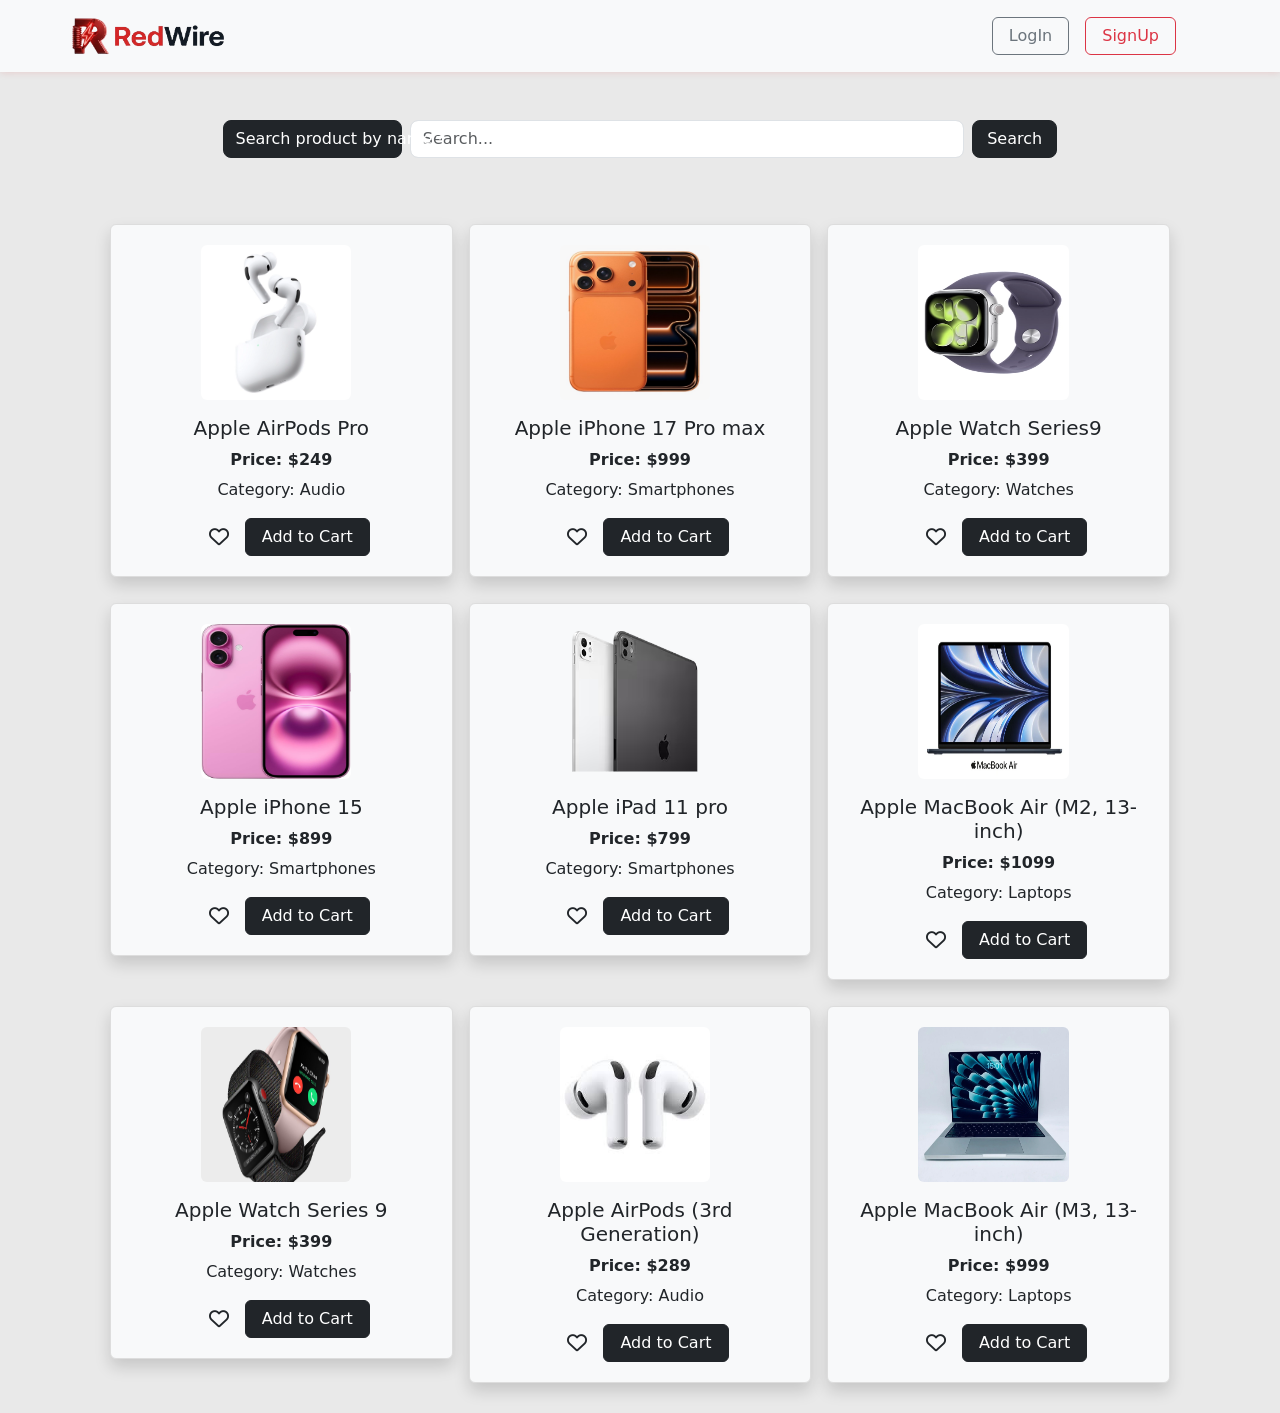
==== index.html @ 5c61ff25 "ll" ====
<!doctype html>
<html lang="en">
  <head>
    <meta charset="UTF-8" />
    <meta name="viewport" content="width=device-width, initial-scale=1.0" />
    <!-- <link rel="stylesheet" href="css/all.css" /> -->
    <title>home</title>

    <link
      href="https://cdn.jsdelivr.net/npm/bootstrap@5.3.3/dist/css/bootstrap.min.css"
      rel="stylesheet"
    />
    <!-- <link rel="stylesheet" href="css/custom.css"> -->
    <link
      rel="stylesheet"
      href="https://cdnjs.cloudflare.com/ajax/libs/font-awesome/6.4.0/css/all.min.css"
    />
    <link rel="stylesheet" href="css/style.css" />
  </head>
  <body>
    <header class= "bg-light px-5 shadow-sm header">
      <nav class="navbar navbar-expand-sm container-fluid">
        <a class="navbar-brand" href="index.html">
           <img
            src="images-proj-4/Gemini_Generated_Image_5unazm5unazm5una-removebg-preview.png"
            alt="Avatar Logo"
            style="width: 200px; "
            class="rounded-pill"
          />
        </a>

        <ul class="navbar-nav d-flex fs-4 ms-auto px-5 loglinks">
          <li class="nav-item">
            <a class="btn btn-outline-secondary mx-2 px-3" href="login.html"
              >LogIn</a
            >
          </li>
          <li class="nav-item">
            <a class="btn btn-outline-danger mx-2 px-3" href="register.html">SignUp</a>
          </li>
        </ul>

        <ul class="navbar-nav d-flex justify-content-center align-items-cente ms-auto px-5 d-none" id="user-info">
          <li class="nav-item">
            <a class="nav-link mx-2 px-2 fs-5" href="#" id="user"></a>
          </li>

          <li class="shopping-cart">
            <i class="fas fa-shopping-cart text-dark fs-4 px-3 w-100"
              ><span class="badgee"></span></i
            >

            <div
              class="carts-products bg-light rounded text-center border border-secondary "
            >
              <div class="cart-content"></div>
              <!-- <hr class="line"> -->
              <a class="view-products border-top pt-2 fs-6 w-100" href="carts.html"
                >View All Products</a
              >
            </div>
          </li>

          <li class="nav-item">
            <a class="btn btn-outline-danger m-2 mx-3 px-3" href="#" id="outbtn">Logout</a>
          </li>
        </ul>
      </nav>
    </header>

    <section>
      <div class="container mt-5">
        <div class="row justify-content-center align-items-center g-2">
          <div class="col-2">
            <div class="dropdown">
              <button
                id="dropdown-search"
                type="button"
                class="btn btn-dark dropdown-toggle w-100 fs-6 rounded-3"
                data-bs-toggle="dropdown"
              >
                Search by prodect name
              </button>
              <ul class="dropdown-menu w-100">
                <li>
                  <a
                    class="dropdown-item dropdown-ops name-op"
                    href="#"
                    id="dropdown-op1"
                    >search by prodect name</a
                  >
                </li>
                <li>
                  <a
                    class="dropdown-item dropdown-ops category-op"
                    href="#"
                    id="dropdown-op2"
                    >search by category</a
                  >
                </li>
              </ul>
            </div>
          </div>

          <div class="col-6">
            <input class="form-control rounded-3" type="text" placeholder="Search..." id="search" />
          </div>

          <div class="col-1 d-flex justify-content-center">
            <button class="btn btn-dark w-100 rounded-3">Search</button>
          </div>
        </div>
      </div>
    </section>

    <section>
      <div class="container">
        <div class="row g-3 allproducts ">

          <div class="col-md-4 col-sm-6">
            <div class="product-item rounded text-center shadow-sm p-3">
              <img
                class="img-fluid mb-2 rounded"
                src=   "images-proj-4/2025_Q4_Dec_Mobile_BAU_W53_PLP_Left_Tile_MacBook_Air_v17777.jpg"
                alt=""
              />

              <div class="product-item-content my-2 fs-6">
                <h5>iphone 17 pro max</h5>
                <p price="70000">Price: $70000</p>
                <p class="sp">Category : phones</p>
              </div>

              <div
                class="product-item-action d-flex justify-content-center align-items-center"
              >
                <i class="far fa-heart mx-3 fs-5"></i>
                <button class="btn btn-primary add-to-cart px-3">
                  Add to cart
                </button>
              </div>
            </div>
          </div>

           
        
        </div>
      </div>
    </section>

     

   

   

    <!-- <script src="js/products.js"></script> -->
    <script src="js/script.js"></script>
    <script src="https://cdn.jsdelivr.net/npm/bootstrap@5.3.3/dist/js/bootstrap.bundle.min.js"></script>
  </body>
</html>
---- css/style.css ----
body{
    margin: 0 !important;
    position: relative;
    background-color: #e9e9e9 !important;
}

.links li a{
    text-decoration: none !important;
}
.userlinks{
    display: none ;
}
.shopping-cart i{
    position: relative;
    margin-top: 15px;
     cursor: pointer;
}
#user{
    margin-top: 5px !important;
}
.badgee{
  position: absolute;
  background-color: rgb(242, 63, 63);
  color: #fff;
  width: 18px;
  height: 18px;
  border-radius: 50%;
  font-size: 12px !important;
  text-align: center;
  padding-top: 2px;
  display: block;
  top: -15px;
  right: 10px;
  display: none;
}
.dropdown-item:hover,
.dropdown-item:focus {
  background-color: #212529;
  background-color: #6c757d;
  color: white;
}
.allproducts{
  width: 100%;
  margin: 30px 0 ;
  padding: 20px;
  display:flex ;
  justify-content: flex-start;
    gap: 20;
  flex-wrap: wrap;
}
.product-item{
  width: 100%;
  padding: 20px;
  border: 1px solid #ddd;
  margin-bottom: 10px;
 transition: 0.25s ease;
}

.product-item:hover {
    transform: translateY(-6px);
    box-shadow: 
      0 8px 16px rgba(0, 0, 0, 0.15) ,
      0 0 8px rgba(205, 1, 1, 0.15) !important;
}
.product-item img{
  width: 50%;
  height: 155px;
  margin-right: 10px;
  border-radius: 5px ;
}
.sp{
  margin-top: -10px !important;
}
.fa-heart{
    cursor: pointer;
}
.carts-products a{
  display: block;
  width: 150px;
  text-decoration: none;
  padding: 5px;
  color: black;
  text-align: center;
  margin: auto;
}
 
.view-products{
    padding-top: 0px !important;
}
.carts-products{
  transform: translate(10px,15px);
  font-size: 18px ;
    position: absolute;
    top: 60px;
    right: 20px;
    width: 200px;
    background: white;
    border-radius: 10px;
    box-shadow: 0 5px 15px rgba(0,0,0,0.2);
    padding: 10px;
    display: none;
    z-index: 1000;
}

.cart-content{
    max-height: 300px;
    overflow-y: auto;
}

.add-to-cart-div{
  width: 150px;
  height:auto;
  min-height: 50px;
    background: #f8f9fa;
    padding:8px 8p;
    border-radius: 8px;
    margin-bottom: 5px;
    display: flex;
    flex-direction: column;
    font-size: 14px;
    justify-content: space-between;
    align-items: center;
}

.add-to-cart-div span{
    margin-bottom: 3px;
}

.add-to-cart-div button{
    width: 30px;
    height: 30px;
    margin: 2px;
}

.add-to-cart-div .buttons{
    display: flex;
    gap: 4px;
    margin-bottom: 10px;
}
.add-to-cart-div .buttons span{
  margin: 4px;
}

 
.cart-item {
    background: #fff;
    transition: 0.3s ease;
}

.cart-item:hover {
    transform: translateY(-4px);
    box-shadow: 0 8px 20px rgba(0,0,0,0.08);

}

.cart-img img {
    width: 120px;
    height: 120px;
    object-fit: contain;
}

.quantity-box {
    background: #f8f9fa;
    padding: 5px 12px;
    border-radius: 20px;
}

.quantity-box button {
    border-radius: 50%;
    width: 30px;
    height: 30px;
}
.price-total {
    background: #f8f9fa;
    border: 1px solid #dee2e6;
    box-shadow: 0 4px 15px rgba(0,0,0,0.05);
    transition: 0.3s ease;
}

.price-total:hover {
    transform: translateY(-2px);
    box-shadow: 0 8px 25px rgba(0,0,0,0.1);
}

.price-total h4 {
    font-size: 1.5rem;
}
.allfavproducts{
  display: flex;
  flex-wrap: nowrap;
  overflow-x: auto;
  height: 300px;
  gap: 15px;
}


.fav-item img{
  width: 100%;
  height: 160px;
  object-fit: contain;

}
.fav-item{
  transition: .2s ease ;
}
.fav-item:hover{
  transform: translateX(-3px);
  box-shadow: 0 8px 20px rgba(0,0,0,0.08);
  border: 1px rgb(211, 2, 2) solid;
  overflow-y: auto;

}
.line {
  width: 230px;
  height: 2px;
  margin-top: -5px !important;
  background-color: #dc3545; 
  transition: 0.3s ease;
}

 
.line-title:hover + .line , .line:hover{
  width: 280px;
}
.allfavproducts::-webkit-scrollbar{
  height: 6px;
}
.allfavproducts::-webkit-scrollbar-thumb{
  background-color: #ccc;
  border-radius: 10px;
}


.form-control:focus {
  border-color: #dc3545;
  box-shadow: 0 0 0 0.2rem rgba(220, 53, 69, 0.25);
}

.dropdown-item:hover {
  background-color: #212529;
  color: white;
}
 

.header{
  box-shadow:0 0 8px rgba(205, 1, 1, 0.15)!important;
}
body {
        background-color: #212529; /* Dark */
        height: 100vh;
    }

    .form-box {
        background: #f8f9fa;  
        padding: 40px;
        border-radius: 20px;
        box-shadow: 0 15px 35px rgba(220, 53, 69, 0.2);  
        width: 500px;
        position: relative;
        transition: transform 0.6s cubic-bezier(0.68, -0.55, 0.265, 1.55);
    }

    .btn-danger {
        background-color: #dc3545; 
        border: none;
        padding: 10px 30px;
        /* border-radius: 50px; */
        font-weight: bold;
    }

    .toggle-link {
        color: #dc3545;
        text-decoration: none;
        font-weight: bold;
        cursor: pointer;
    }
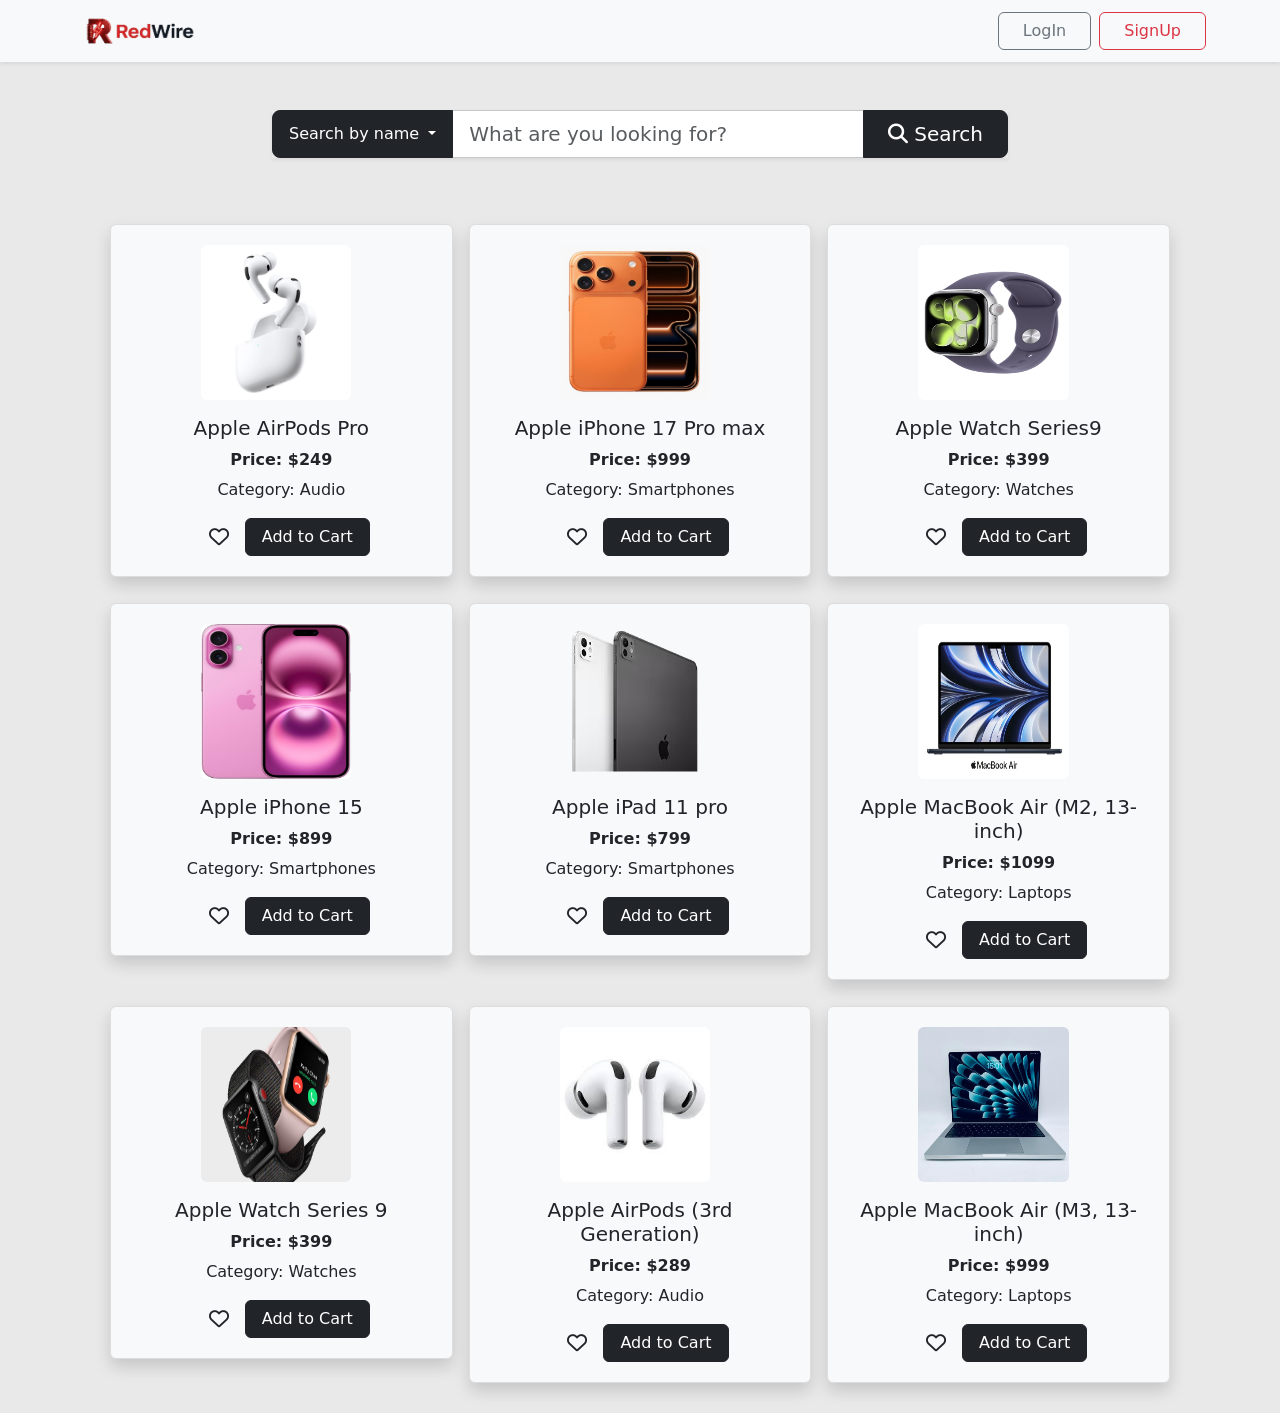
==== commit b95549bd: "Fix: responsive design, header layout, and search functionality" ====
--- a/index.html
+++ b/index.html
@@ -18,96 +18,136 @@
     <link rel="stylesheet" href="css/style.css" />
   </head>
   <body>
-    <header class= "bg-light px-5 shadow-sm header">
-      <nav class="navbar navbar-expand-sm container-fluid">
-        <a class="navbar-brand" href="index.html">
-           <img
+    <header class="bg-light shadow-sm sticky-top">
+      <nav class="navbar navbar-expand-lg navbar-light container py-2">
+        <a class="navbar-brand d-flex align-items-center" href="index.html">
+          <img
             src="images-proj-4/Gemini_Generated_Image_5unazm5unazm5una-removebg-preview.png"
-            alt="Avatar Logo"
-            style="width: 200px; "
-            class="rounded-pill"
+            alt="RedWire Logo"
+            style="max-width: 140px"
+            class="img-fluid"
           />
         </a>
 
-        <ul class="navbar-nav d-flex fs-4 ms-auto px-5 loglinks">
-          <li class="nav-item">
-            <a class="btn btn-outline-secondary mx-2 px-3" href="login.html"
-              >LogIn</a
+        <button
+          class="navbar-toggler"
+          type="button"
+          data-bs-toggle="collapse"
+          data-bs-target="#mainNavbar"
+          aria-controls="mainNavbar"
+          aria-expanded="false"
+          aria-label="Toggle navigation"
+        >
+          <span class="navbar-toggler-icon"></span>
+        </button>
+
+        <div class="collapse navbar-collapse" id="mainNavbar">
+          <ul
+            class="navbar-nav ms-auto align-items-center loglinks"
+            id="guest-links"
+          >
+            <li class="nav-item">
+              <a class="btn btn-outline-secondary m-1 px-4" href="login.html"
+                >LogIn</a
+              >
+            </li>
+            <li class="nav-item">
+              <a class="btn btn-outline-danger m-1 px-4" href="register.html"
+                >SignUp</a
+              >
+            </li>
+          </ul>
+
+          <ul
+            class="navbar-nav ms-auto d-flex align-items-center d-none"
+            id="user-info"
+          >
+            <li class="nav-item">
+              <span class="nav-link fs-5 text-dark fw-bold me-2" id="user"
+                >Hello, User</span
+              >
+            </li>
+
+            <li
+              class="nav-item shopping-cart-wrapper position-relative px-3 py-2"
             >
-          </li>
-          <li class="nav-item">
-            <a class="btn btn-outline-danger mx-2 px-3" href="register.html">SignUp</a>
-          </li>
-        </ul>
+              <a
+                href="#"
+                class="text-decoration-none text-dark position-relative"
+                id="cart-icon"
+              >
+                <i class="fas fa-shopping-cart fs-4"></i>
+                <span
+                  class="badgee position-absolute top-0 start-100 translate-middle badge rounded-pill bg-danger"
+                  style="font-size: 0.75rem"
+                >
+                  0
+                </span>
+              </a>
 
-        <ul class="navbar-nav d-flex justify-content-center align-items-cente ms-auto px-5 d-none" id="user-info">
-          <li class="nav-item">
-            <a class="nav-link mx-2 px-2 fs-5" href="#" id="user"></a>
-          </li>
+              <div
+                class="carts-products shadow-lg rounded border border-secondary-subtle bg-white p-3"
+              >
+                <div
+                  class="cart-content mb-3 text-center"
+                  style="max-height: 200px; overflow-y: auto"
+                >
+                  <p class="text-muted small">Your cart is empty</p>
+                </div>
+                <a class="btn btn-danger btn-sm w-100 py-2" href="carts.html"
+                  >View All Products</a
+                >
+              </div>
+            </li>
 
-          <li class="shopping-cart">
-            <i class="fas fa-shopping-cart text-dark fs-4 px-3 w-100"
-              ><span class="badgee"></span></i
-            >
-
-            <div
-              class="carts-products bg-light rounded text-center border border-secondary "
-            >
-              <div class="cart-content"></div>
-              <!-- <hr class="line"> -->
-              <a class="view-products border-top pt-2 fs-6 w-100" href="carts.html"
-                >View All Products</a
+            <li class="nav-item ms-lg-3">
+              <a
+                class="btn btn-sm btn-outline-danger px-3 mt-2 mt-lg-0"
+                href="#"
+                id="outbtn"
+                >Logout</a
               >
-            </div>
-          </li>
-
-          <li class="nav-item">
-            <a class="btn btn-outline-danger m-2 mx-3 px-3" href="#" id="outbtn">Logout</a>
-          </li>
-        </ul>
+            </li>
+          </ul>
+        </div>
       </nav>
     </header>
 
-    <section>
-      <div class="container mt-5">
-        <div class="row justify-content-center align-items-center g-2">
-          <div class="col-2">
-            <div class="dropdown">
-              <button
-                id="dropdown-search"
-                type="button"
-                class="btn btn-dark dropdown-toggle w-100 fs-6 rounded-3"
-                data-bs-toggle="dropdown"
-              >
-                Search by prodect name
-              </button>
-              <ul class="dropdown-menu w-100">
-                <li>
-                  <a
-                    class="dropdown-item dropdown-ops name-op"
-                    href="#"
-                    id="dropdown-op1"
-                    >search by prodect name</a
-                  >
-                </li>
-                <li>
-                  <a
-                    class="dropdown-item dropdown-ops category-op"
-                    href="#"
-                    id="dropdown-op2"
-                    >search by category</a
-                  >
-                </li>
-              </ul>
-            </div>
-          </div>
+    <section class="container mt-5">
+      <div class="row justify-content-center">
+        <div class="col-12 col-md-10 col-lg-8">
+          <div class="input-group input-group-lg shadow-sm">
+            <button
+              class="btn btn-dark dropdown-toggle rounded-start-3 fs-6"
+              type="button"
+              data-bs-toggle="dropdown"
+              id="dropdown-search"
+            >
+              Search by name
+            </button>
+            <ul class="dropdown-menu">
+              <li>
+                <a class="dropdown-item dropdown-ops name-op" href="#"
+                  >Search by name</a
+                >
+              </li>
+              <li>
+                <a class="dropdown-item dropdown-ops category-op" href="#"
+                  >Search by category</a
+                >
+              </li>
+            </ul>
 
-          <div class="col-6">
-            <input class="form-control rounded-3" type="text" placeholder="Search..." id="search" />
-          </div>
+            <input
+              type="text"
+              class="form-control border-secondary-subtle"
+              placeholder="What are you looking for?"
+              id="search"
+            />
 
-          <div class="col-1 d-flex justify-content-center">
-            <button class="btn btn-dark w-100 rounded-3">Search</button>
+            <button class="btn btn-dark rounded-end-3 px-4" type="button">
+              <i class="fas fa-search"></i> Search
+            </button>
           </div>
         </div>
       </div>
@@ -115,13 +155,12 @@
 
     <section>
       <div class="container">
-        <div class="row g-3 allproducts ">
-
-          <div class="col-md-4 col-sm-6">
+        <div class="row g-3 allproducts">
+          <div class="col-sm-1 col-md-6 col-lg-4">
             <div class="product-item rounded text-center shadow-sm p-3">
               <img
                 class="img-fluid mb-2 rounded"
-                src=   "images-proj-4/2025_Q4_Dec_Mobile_BAU_W53_PLP_Left_Tile_MacBook_Air_v17777.jpg"
+                src="images-proj-4/2025_Q4_Dec_Mobile_BAU_W53_PLP_Left_Tile_MacBook_Air_v17777.jpg"
                 alt=""
               />
 
@@ -141,18 +180,9 @@
               </div>
             </div>
           </div>
-
-           
-        
         </div>
       </div>
     </section>
-
-     
-
-   
-
-   
 
     <!-- <script src="js/products.js"></script> -->
     <script src="js/script.js"></script>
--- a/css/style.css
+++ b/css/style.css
@@ -19,19 +19,19 @@
     margin-top: 5px !important;
 }
 .badgee{
-  position: absolute;
+  /* position: absolute;
   background-color: rgb(242, 63, 63);
   color: #fff;
   width: 18px;
   height: 18px;
-  border-radius: 50%;
-  font-size: 12px !important;
-  text-align: center;
+  border-radius: 50%; */
+  /* font-size: 13px !important; */
+  /* text-align: center;
   padding-top: 2px;
-  display: block;
-  top: -15px;
-  right: 10px;
-  display: none;
+  display: block; */
+  top: -7px !important;
+  /* right: 10px;
+  display: none; */
 }
 .dropdown-item:hover,
 .dropdown-item:focus {
@@ -88,7 +88,7 @@
     padding-top: 0px !important;
 }
 .carts-products{
-  transform: translate(10px,15px);
+  transform: translate(150px,0px) !important;
   font-size: 18px ;
     position: absolute;
     top: 60px;
@@ -255,7 +255,6 @@
         padding: 40px;
         border-radius: 20px;
         box-shadow: 0 15px 35px rgba(220, 53, 69, 0.2);  
-        width: 500px;
         position: relative;
         transition: transform 0.6s cubic-bezier(0.68, -0.55, 0.265, 1.55);
     }
